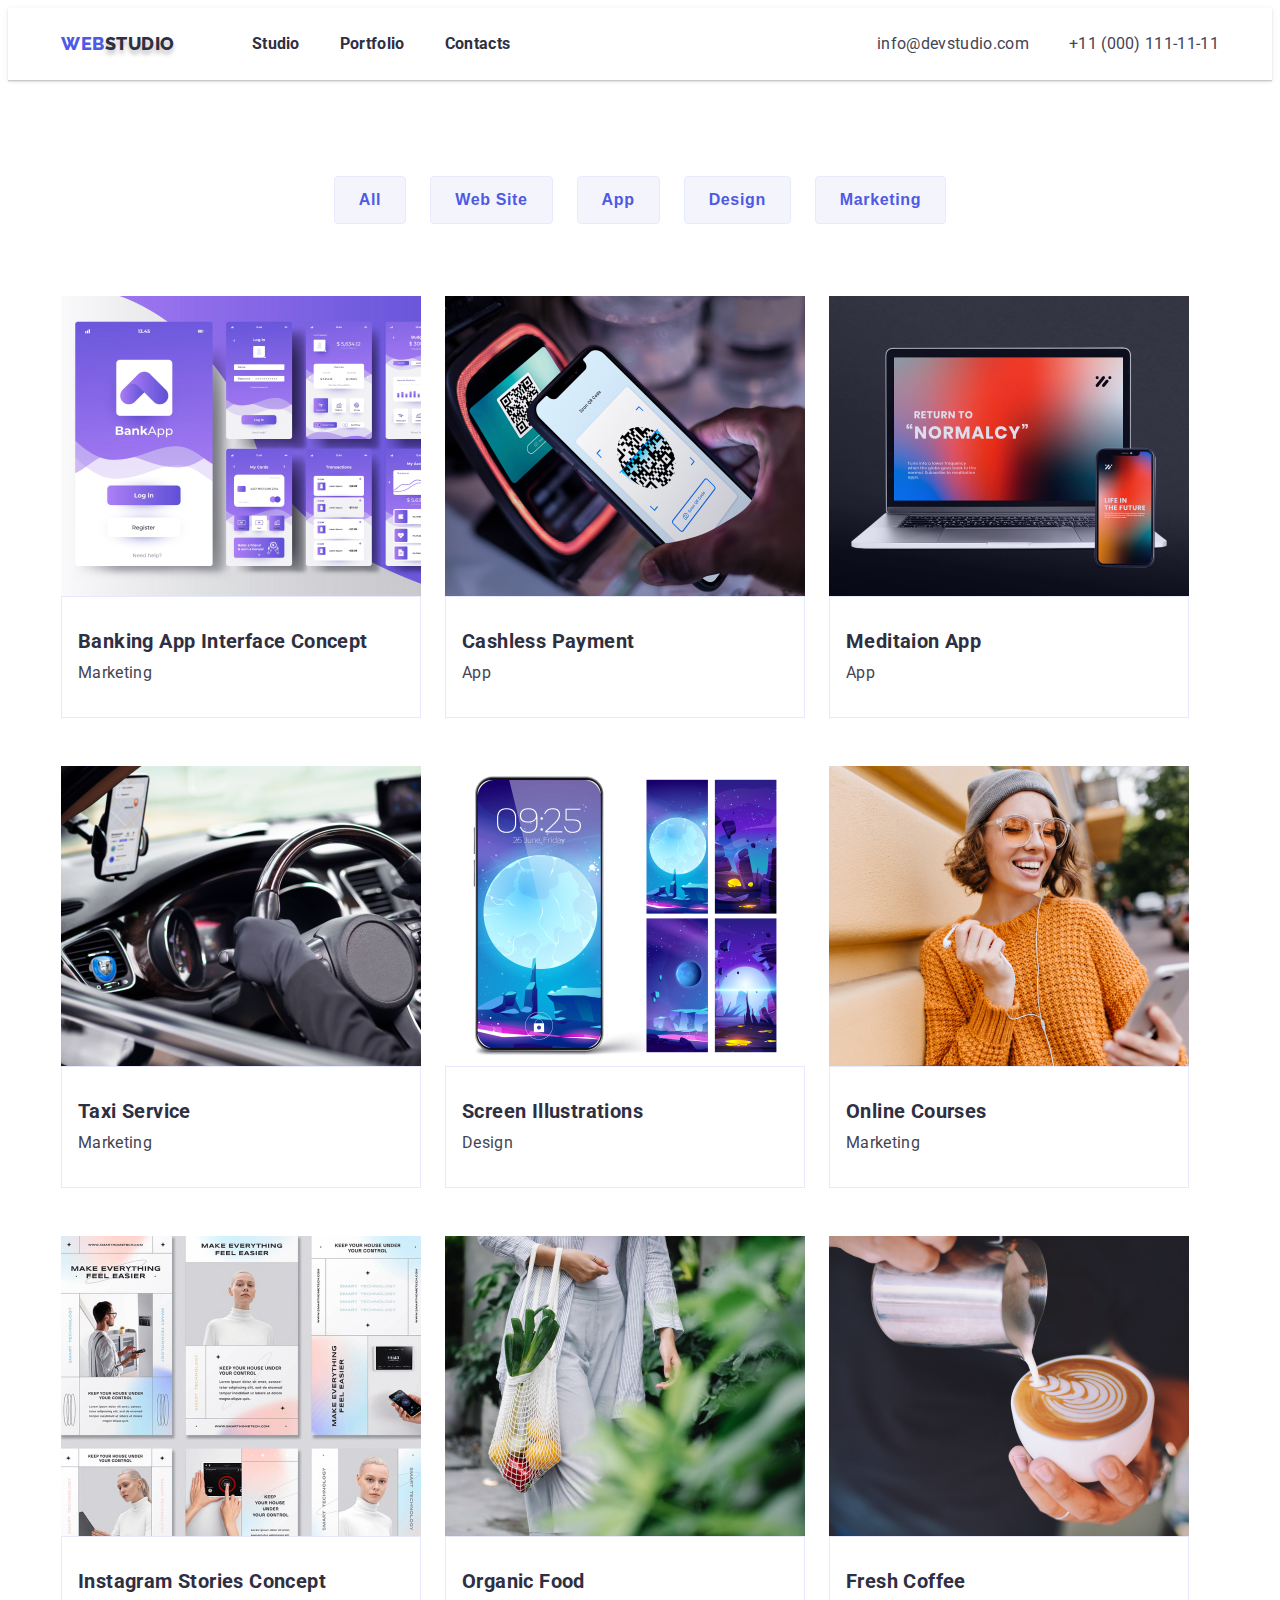
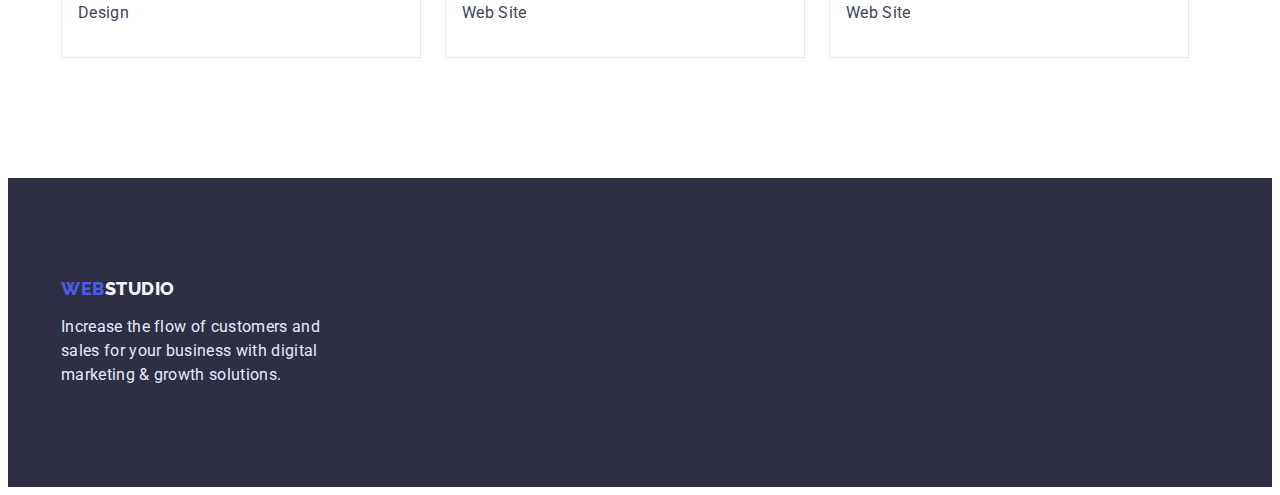
==== portfolio.html @ 39d44038 "Скопійовано попередню верстку" ====
<!DOCTYPE html>
<html lang="en">
<head>
    <meta charset="UTF-8">
    <meta http-equiv="X-UA-Compatible" content="IE=edge">
    <meta name="viewport" content="width=device-width, initial-scale=1.0">
    <title>Document</title>
    <link rel="stylesheet" href="https://cdnjs.cloudflare.com/ajax/libs/modern-normalize/1.1.0/modern-normalize.min.css" integrity="sha512-wpPYUAdjBVSE4KJnH1VR1HeZfpl1ub8YT/NKx4PuQ5NmX2tKuGu6U/JRp5y+Y8XG2tV+wKQpNHVUX03MfMFn9Q==" crossorigin="anonymous" referrerpolicy="no-referrer" />
    <link rel="stylesheet" href="./css/styles.css">
    <link rel="preconnect" href="https://fonts.googleapis.com">
    <link rel="preconnect" href="https://fonts.gstatic.com" crossorigin>
    <link href="https://fonts.googleapis.com/css2?family=Raleway:wght@800&family=Roboto:wght@400;500;700&display=swap" 
        rel="stylesheet">
</head>
<body>
    <header class="header">
        <div class="container header-row">
            <nav class="header-navigation">
                <div>
                    <a class="header-logo link" href="index.html">WEB<span class="header-logo-part">STUDIO</span></a>
                </div>
                <ul class="header-list list">
                    <li class="header-item"> <a class="header-link link" href="">Studio</a></li>
                    <li class="header-item"> <a class="header-link link" href="./portfolio.html">Portfolio</a></li>
                    <li class="header-item"> <a class="header-link link" href="">Contacts</a></li>
                </ul>
            </nav>
            <address>
                <ul class="list address-list">
                    <li class="address-item"> <a class="header-contacts link" href="mailto:info@devstudio.com">info@devstudio.com</a></li>
                    <li> <a class="header-contacts link" href="tel:+11(000)111-11-11">+11 (000) 111-11-11</a></li>
                </ul>
            </address>
        </div>
    </header>

    <main>
        <section class="portfolio">
            <div class="container">
                <h1 class="visually-hidden">Projects filter</h1>
                <ul class="list btn-list">
                    <li><button class="portfolio-btn" type="button">All</button></li>
                    <li><button class="portfolio-btn" type="button">Web Site</button></li>
                    <li><button class="portfolio-btn" type="button">App</button></li>
                    <li><button class="portfolio-btn" type="button">Design</button></li>
                    <li><button class="portfolio-btn marketing-btn" type="button">Marketing</button></li>
                </ul>
                <h2 class="visually-hidden">Our projects</h2>
                <ul class="list works-list">
                    <li class="works-item">
                        <a class="link" href="">
                            <img src="./img/Portfolio/banking.jpg" alt="Banking App Interface Concept" 
                            width="360"
                            height="300">
                            <div class="works-border">
                                <h3 class="works-title">Banking App Interface Concept</h3>
                                <p class="works-text">Marketing</p>
                            </div>
                        </a>
                    </li>
                    <li class="works-item">
                        <a class="link" href="">
                            <img src="./img/Portfolio/cashless.jpg" alt="Cashless Payment App"
                            width="360"
                            height="300">
                            <div class="works-border">
                                <h3 class="works-title">Cashless Payment</h3>
                                <p class="works-text">App</p>
                            </div>
                        </a>
                    </li>
                    <li class="works-item">
                        <a class="link" href="">
                            <img src="./img/Portfolio/meditation.jpg" alt="Meditaion App" 
                            width="360"
                            height="300">
                            <div class="works-border">
                                <h3 class="works-title">Meditaion App</h3>
                                <p class="works-text">App</p>
                            </div>
                        </a>
                    </li>
                    <li class="works-item">
                        <a class="link" href="">
                            <img src="./img/Portfolio/taxi.jpg" alt="Taxi Service" 
                            width="360"
                            height="300">
                            <div class="works-border">
                                <h3 class="works-title">Taxi Service</h3>
                                <p class="works-text">Marketing</p>
                            </div>
                        </a>
                    </li>
                    <li class="works-item">
                        <a class="link" href="">
                            <img src="./img/Portfolio/illustrations.jpg" alt="Screen Illustrations Design" 
                            width="360"
                            height="300">
                            <div class="works-border">
                                <h3 class="works-title">Screen Illustrations</h3>
                                <p class="works-text">Design</p>
                            </div>
                        </a>
                    </li>
                    <li class="works-item">
                        <a class="link" href="">
                            <img src="./img/Portfolio/courses.jpg" alt="Online Courses" 
                            width="360"
                            height="300">
                            <div class="works-border">
                                <h3 class="works-title">Online Courses</h3>
                                <p class="works-text">Marketing</p>
                            </div>
                        </a>
                    </li>
                    <li class="works-item">
                        <a class="link" href="">
                            <img src="./img/Portfolio/stories.jpg" alt="Design of Instagram Stories Concept" 
                            width="360"
                            height="300">
                            <div class="works-border">
                                <h3 class="works-title">Instagram Stories Concept</h3>
                                <p class="works-text">Design</p>
                            </div>
                        </a>
                    </li>
                    <li class="works-item">
                        <a class="link" href="">
                            <img src="./img/Portfolio/organic.jpg" alt="Organic Food" 
                            width="360"
                            height="300">
                            <div class="works-border">
                                <h3 class="works-title">Organic Food</h3>
                                <p class="works-text">Web Site</p>
                            </div>
                        </a>
                    </li>
                    <li class="works-item">
                        <a class="link" href="">
                            <img src="./img/Portfolio/coffee.jpg" alt="Fresh Coffee" 
                            width="360"
                            height="300">
                            <div class="works-border">
                                <h3 class="works-title">Fresh Coffee</h3>
                                <p class="works-text">Web Site</p> 
                            </div>
                        </a>
                    </li>
                </ul>
            </div>
        </section>
    </main>

    <footer class="footer">
        <div class="container">
            <div>
                <a class="footer-logo-part link" href="index.html">WEB<span class="footer-logo">STUDIO</span></a>
            </div>
            <p class="footer-text">
                Increase the flow of customers and <br> 
                sales for your business with digital <br> 
                marketing & growth solutions.
            </p>
        </div>
    </footer>
</body>
</html>
---- css/styles.css ----
p,
h1,
h2,
h3,
h4,
h5,
h6 {
    margin: 0;
}

ul, ol {
    margin: 0;
    padding-left: 0;
}

img {
    display: block;
}

body {
    font-family: 'Roboto', 'sans-serif';
}


.visually-hidden {
    position: absolute;
    width: 1px;
    height: 1px;
    margin: -1px;
    border: 0;
    padding: 0;
  
    white-space: nowrap;
    clip-path: inset(100%);
    clip: rect(0 0 0 0);
    overflow: hidden;
}

.container {
    width: 1158px;
    padding-left: 15px;
    padding-right: 15px;
    margin: 0 auto;
}

/*---------HEADER----------*/

.header-contacts {
    font-size: 16px;
    line-height: 1.50;
    letter-spacing: 0.02em;
    color: #434455;
}

.header-navigation {
    display: flex;
    margin-right: auto;
}

.header {
    background: #FFFFFF;
    box-shadow: 0px 2px 1px rgba(46, 47, 66, 0.08), 
                0px 1px 1px rgba(46, 47, 66, 0.16), 
                0px 1px 6px rgba(46, 47, 66, 0.08);
    padding-top: 24px;
    padding-bottom: 24px;
}

.header-logo{
    font-family: 'Raleway';
    font-weight: 800;
    font-size: 18px;
    line-height: 1.33;
    display: flex;
    align-items: center;
    letter-spacing: 0.03em;
    text-transform: uppercase;
    color: #4D5AE5;
    margin-right: 77px;
}

.header-logo-part {
    font-family: 'Raleway';
    font-weight: 800;
    font-size: 18px;
    line-height: 1.33;
    display: flex;
    align-items: center;
    letter-spacing: 0.03em;
    text-transform: uppercase;
    color: #2E2F42;
    text-shadow: 0px 4px 4px rgba(0, 0, 0, 0.25);
}

.header-list {
    display: flex;
    gap: 40px;
}

.header-row {
    display: flex;
}

.header-item {
    font-weight: 700;
    font-size: 16px;
    line-height: 1.50;
    letter-spacing: 0.02em;
    color: #2E2F42;
}

.header-link {
    font-weight: 700;
    font-size: 16px;
    line-height: 1.50;
    letter-spacing: 0.02em;
    color: #2E2F42;
}

.header-title {
    font-size: 56px;
    line-height: 1.07;
    text-align: center;
    letter-spacing: 0.02em;
    color: #FFFFFF;
    margin-bottom: 48px;
}

.address-list {
    display: flex;
    gap: 40px;
}

.address-item {

}

/*---------MAIN----------*/

.main {
    background: #2E2F42;
    padding-top: 192px;
    padding-bottom: 192px;
}

.main-btn {
    display: flex;
    flex-direction: row;
    align-items: flex-start;
    padding: 16px 32px;
    gap: 10px;
    font-family: inherit;
    font-weight: 600;
    font-size: 16px;
    line-height: 1.18;
    align-items: center;
    letter-spacing: 0.04em;
    color: #FFFFFF;
    cursor: pointer;
    background: #4D5AE5;
    box-shadow: 0px 4px 4px rgba(0, 0, 0, 0.15);
    border-radius: 4px;
    margin: 0 auto;
}

.list {
    list-style: none;
}

.link {
    text-decoration: none;
    font-style: normal;
}


/*---------MIDDLE----------*/

.advantages {
    padding-top: 120px;
    padding-bottom: 120px;
    background: #FFFFFF;
    justify-content: center;
}

.doing {
    padding-bottom: 120px;
    background: #FFFFFF;
}

.doing-title {
    font-size: 36px;
    line-height: 1.11;
    text-align: center;
    letter-spacing: 0.02em;
    text-transform: capitalize;
    color: #2E2F42;
    margin-bottom: 72px;
}


.doing-list {
    display: flex;
    justify-content: center;
    gap: 24px;
}

.middle-list {
    font-size: 16px;
    line-height: 1.50;
    letter-spacing: 0.02em;
    color: #434455;
    display: flex;
    justify-content: center;
    gap: 24px;
}

.middle-title {
    font-size: 20px;
    line-height: 1.20;
    letter-spacing: 0.02em;
    color: #2E2F42;
    margin-bottom: 8px;
}


/*---------TEAM----------*/

.team {
    background: #F4F4FD;
    padding-top: 120px;
    padding-bottom: 120px;

}

.team-title {
    font-size: 36px;
    line-height: 1.11;
    text-align: center;
    letter-spacing: 0.02em;
    text-transform: capitalize;
    color: #2E2F42;
    margin-bottom: 72px;
}

.team-list {
    font-size: 16px;
    line-height: 1.50;
    text-align: center;
    letter-spacing: 0.02em;
    color: #434455;
    display: flex;
    justify-content: center;
    column-gap: 24px;
}

.team-name {
    font-size: 20px;
    line-height: 1.20;
    text-align: center;
    letter-spacing: 0.02em;
    color: #2E2F42;
    margin-top: 32px;
    margin-bottom: 8px;
}

.team-item {
    display: flex;
    flex-direction: column;
    justify-content: center;
    align-items: center;
    padding: 0px 0px 32px;
    background: #FFFFFF;
    box-shadow: 0px 1px 6px rgba(46, 47, 66, 0.08), 0px 1px 1px rgba(46, 47, 66, 0.16), 0px 2px 1px rgba(46, 47, 66, 0.08);
    border-radius: 0px 0px 4px 4px;
}

.team-text {
    font-size: 16px;
    line-height: 1.50;
    text-align: center;
    letter-spacing: 0.02em;
    color: #434455;
}

/*---------FOOTER----------*/

.footer {
    background: #2E2F42;
    padding-top: 100px;
    padding-bottom: 100px;
}

.footer-text {
    font-size: 16px;
    line-height: 1.50;
    letter-spacing: 0.02em;
    color: #E7E9FC;
    margin-top: 16px;
}

.footer-logo {
    font-family: 'Raleway';
    font-weight: 800;
    font-size: 18px;
    line-height: 1.17;
    display: flex;
    align-items: center;
    letter-spacing: 0.03em;
    text-transform: uppercase;
    color: #F4F4FD;
    flex: none;
    order: 1;
    flex-grow: 0;
}

.footer-logo-part {
    font-family: 'Raleway';
    font-weight: 800;
    font-size: 18px;
    line-height: 1.17;
    display: flex;
    align-items: center;
    letter-spacing: 0.03em;
    text-transform: uppercase;
    color: #4D5AE5;
}

/*---------PORTFOLIO----------*/

.portfolio {
    padding-top: 96px;
    padding-bottom: 120px;
}

.btn-list {
    display: flex;
    justify-content: center;
    gap: 24px;
    margin-bottom: 72px;
}


.portfolio-btn {
    cursor: pointer;
    background: #F4F4FD;
    font-weight: 700;
    font-size: 16px;
    line-height: 1.50;
    display: flex;
    align-items: center;
    text-align: center;
    letter-spacing: 0.04em;
    color: #4D5AE5;
    height: 48px;
    border: 1px solid #E7E9FC;
    border-radius: 4px;
    padding-right: 24px;
    padding-left: 24px;
    padding-top: 12px;
    padding-bottom: 12px;
}


.portfolio-btn:hover {
    background: #4D5AE5;
    box-shadow: 0px 3px 1px rgba(0, 0, 0, 0.1), 0px 2px 1px rgba(0, 0, 0, 0.08), 0px 2px 2px rgba(0, 0, 0, 0.12);
    border-radius: 4px;
    color: #FFFFFF;
}

.works-title {
    font-size: 20px;
    line-height: 1.20;
    letter-spacing: 0.02em;
    color: #2E2F42;
    margin-bottom: 8px;
}

.works-text {
    font-size: 16px;
    line-height: 1.50;
    letter-spacing: 0.02em;
    color: #434455;
}

.works-list {
    font-size: 16px;
    line-height: 1.50;
    letter-spacing: 0.02em;
    color: #434455;
    display: flex;
    column-gap: 24px;
    flex-wrap: wrap;
    row-gap: 48px;
}

.works-item {
    width: 360px;
    left: 540px;
    top: 1224px;
}

.works-bg {
    color: #FFFFFF;
}

.works-border {
    background: #FFFFFF;
    border: 1px solid #E7E9FC;
    padding-top: 32px;
    padding-bottom: 32px;
    padding-left: 16px;
}
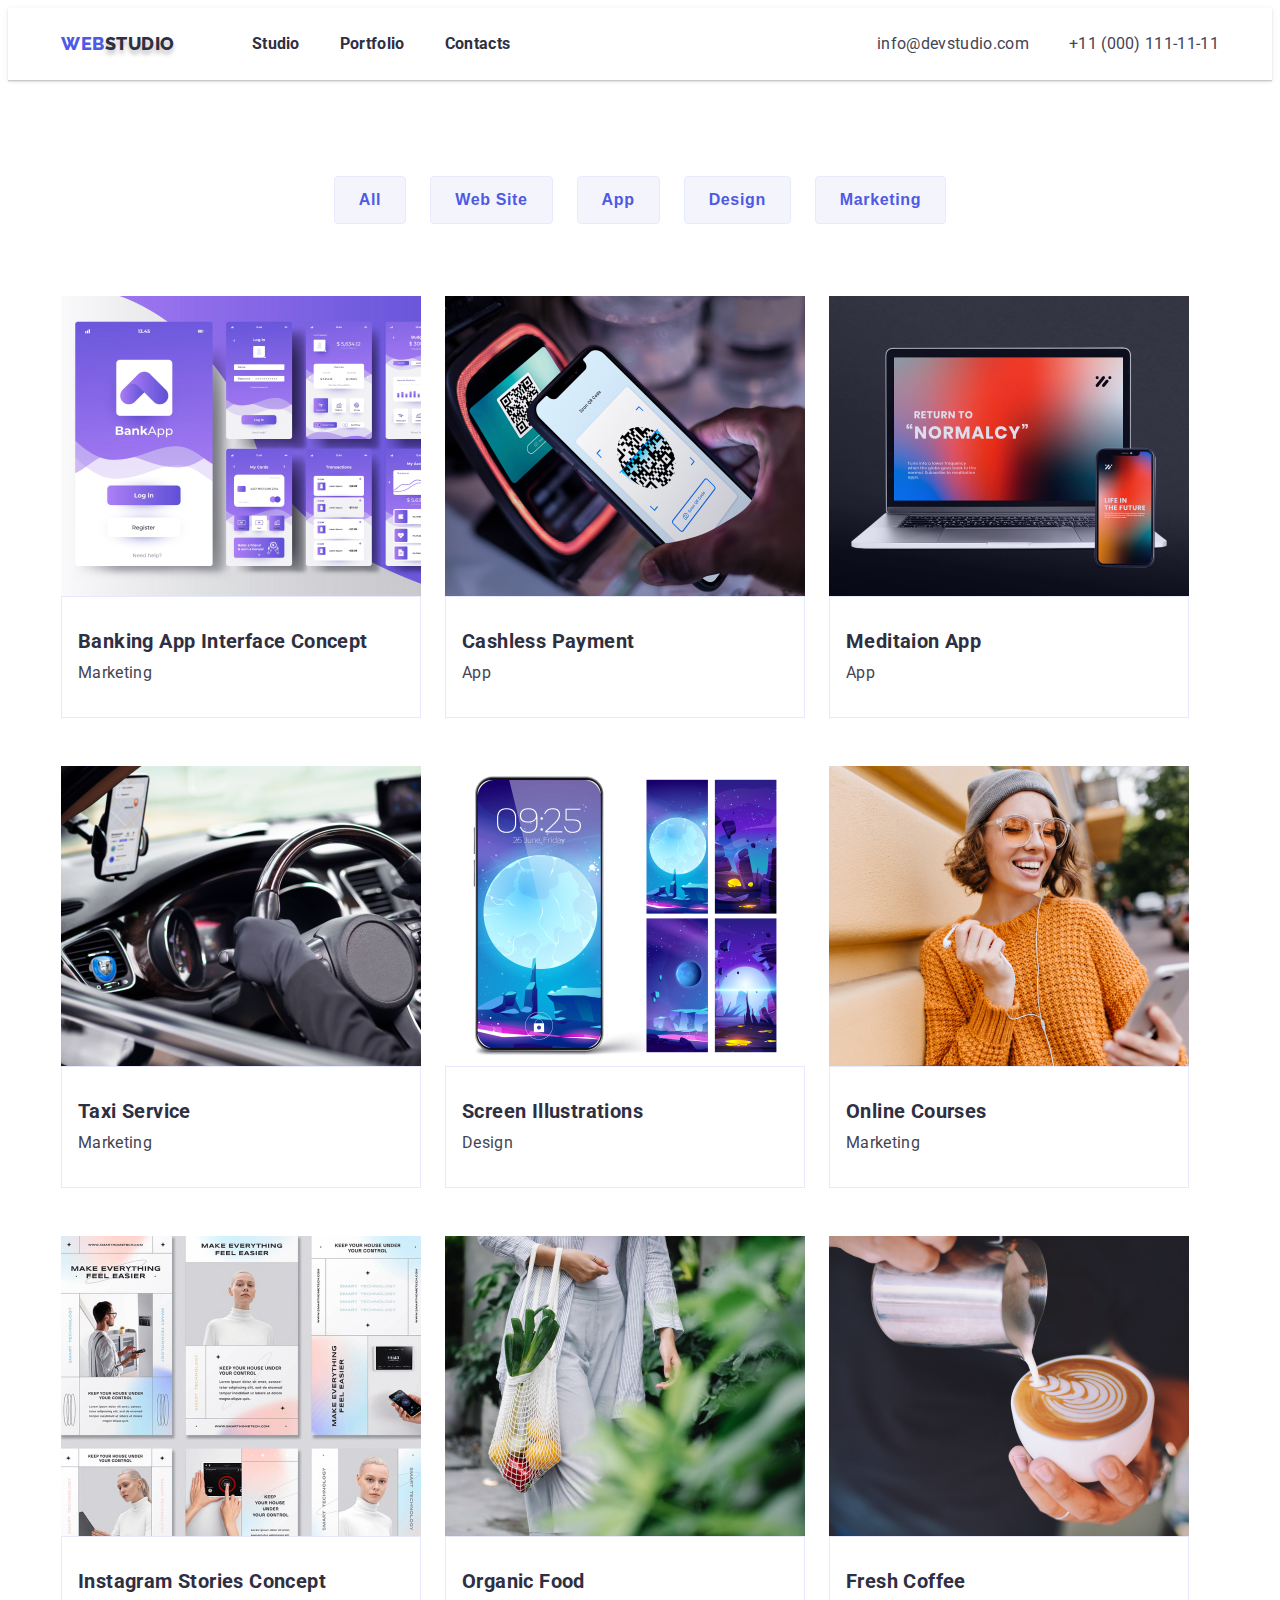
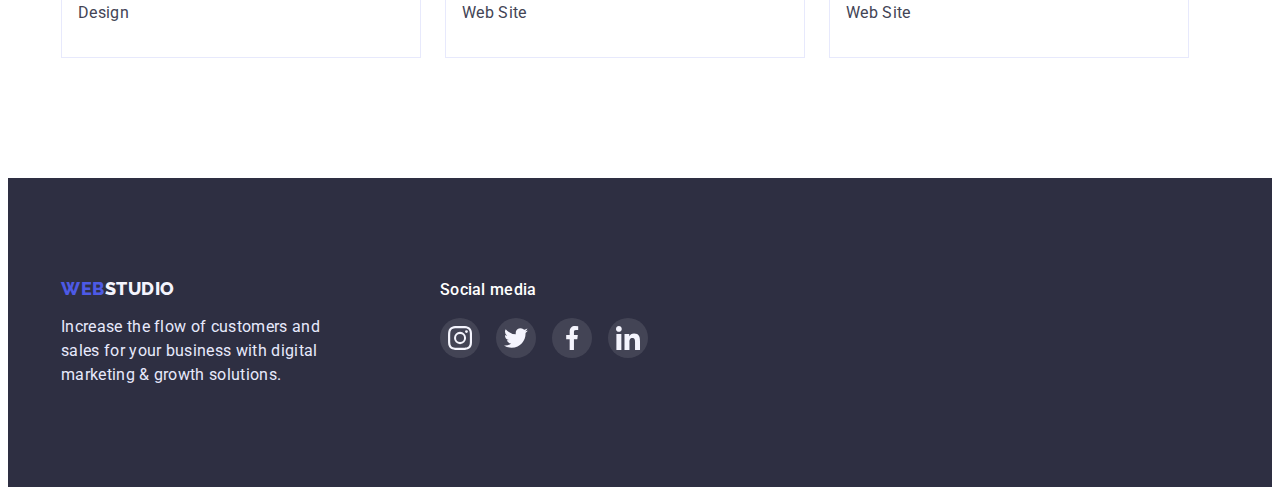
==== commit bab27fe6: "скопійовано футер" ====
--- a/portfolio.html
+++ b/portfolio.html
@@ -152,15 +152,48 @@
     </main>
 
     <footer class="footer">
-        <div class="container">
-            <div>
+        <div class="container footer-list">
+            <section class="">
                 <a class="footer-logo-part link" href="index.html">WEB<span class="footer-logo">STUDIO</span></a>
-            </div>
-            <p class="footer-text">
-                Increase the flow of customers and <br> 
-                sales for your business with digital <br> 
-                marketing & growth solutions.
-            </p>
+                <p class="footer-text">
+                    Increase the flow of customers and <br> 
+                    sales for your business with digital <br> 
+                    marketing & growth solutions.
+                </p>
+            </section>
+            <section class="footer-soc">
+                <h2 class="footer-soc-title">Social media</h2>
+                <ul class="list footer-soc-list">
+                    <li class="footer-soc-item">
+                        <a href="" class="footer-soc-link">
+                            <svg class="footer-soc-icon" width="24" height="24">
+                                <use href="./img/icons.svg#icon-instagram-2-1"></use>
+                            </svg>
+                        </a>
+                    </li>
+                    <li class="footer-soc-item">
+                        <a href="" class="footer-soc-link">
+                            <svg class="footer-soc-icon" width="24" height="24">
+                                <use href="./img/icons.svg#icon-twitter-1-1"></use>
+                            </svg>
+                        </a>
+                    </li>
+                    <li class="footer-soc-item">
+                        <a href="" class="footer-soc-link">
+                            <svg class="footer-soc-icon" width="24" height="24">
+                                <use href="./img/icons.svg#icon-facebook-1-1"></use>
+                            </svg>
+                        </a>
+                    </li>
+                    <li class="footer-soc-item">
+                        <a href="" class="footer-soc-link">
+                            <svg class="footer-soc-icon" width="24" height="24">
+                                <use href="./img/icons.svg#icon-linkedin-1-1"></use>
+                            </svg>
+                        </a>
+                    </li>
+                </ul>
+            </section>
         </div>
     </footer>
 </body>
--- a/css/styles.css
+++ b/css/styles.css
@@ -29,7 +29,6 @@
     margin: -1px;
     border: 0;
     padding: 0;
-  
     white-space: nowrap;
     clip-path: inset(100%);
     clip: rect(0 0 0 0);
@@ -138,10 +137,23 @@
 /*---------MAIN----------*/
 
 .main {
-    background: #2E2F42;
+    background-color: rgba(46, 47, 66, 0.7);
     padding-top: 192px;
     padding-bottom: 192px;
-}
+    background-image: 
+        linear-gradient(
+            rgba(46, 47, 66, 0.7), rgba(46, 47, 66, 0.7)
+            ), 
+            url(../img/people-office.jpg);
+    max-width: 1440px;
+    max-height: 600px;
+    margin: auto;
+    background-repeat: no-repeat;
+    background-position: center;
+    background-size: cover;
+}
+
+
 
 .main-btn {
     display: flex;
@@ -182,6 +194,17 @@
     justify-content: center;
 }
 
+.advantages-link {
+    background: #F4F4FD;
+    border-radius: 4px;
+    width: 264px;
+    height: 112px;
+    display: flex;
+    justify-content: center;
+    align-items: center;
+    margin-bottom: 8px;
+}
+
 .doing {
     padding-bottom: 120px;
     background: #FFFFFF;
@@ -282,12 +305,78 @@
     color: #434455;
 }
 
+.team-soc-list {
+    display: flex;
+    justify-content: center;
+    margin-top: 8px;
+    gap: 24px;
+}
+
+.team-soc-item {
+    width: 40px;
+    height: 40px;
+}
+
+.team-soc-icon {
+    fill: #F4F4FD;
+}
+
+.team-soc-link {
+    width: 100%;
+    height: 100%;
+    background-color: #4D5AE5;
+    border-radius: 50%;
+    display: flex;
+    align-items: center;
+    justify-content: center;
+}
+
+/*---------CUSTOMERS----------*/
+
+.customers-title {
+    font-size: 36px;
+    line-height: 1.11;
+    text-align: center;
+    letter-spacing: 0.02em;
+    text-transform: capitalize;
+    color: #2E2F42;
+    margin-top: 130px;
+    margin-bottom: 72px;
+}
+
+.customers-list {
+    display: flex;
+    justify-content: center;
+    margin-bottom: 120px;
+    gap: 24px;
+}
+
+.customers-item {
+    border: 1px solid #8E8F99;
+    border-radius: 4px;
+    width: 168px;
+    height: 88px;
+
+}
+
+.customers-link {
+    width: 100%;
+    height: 100%;
+    display: flex;
+    justify-content: center;
+    align-items: center;
+}
+
 /*---------FOOTER----------*/
 
 .footer {
     background: #2E2F42;
     padding-top: 100px;
     padding-bottom: 100px;
+}
+
+.footer-list {
+    display: flex;
 }
 
 .footer-text {
@@ -324,6 +413,46 @@
     text-transform: uppercase;
     color: #4D5AE5;
 }
+
+.footer-soc-title {
+    font-weight: 500;
+    font-size: 16px;
+    line-height: 1.50;
+    letter-spacing: 0.02em;
+    color: #FFFFFF;
+}
+
+.footer-soc {
+    margin-left: 120px;
+}
+
+.footer-soc-list {
+    display: flex;
+    justify-content: center;
+    align-items: center;
+    gap: 16px;
+    margin-top: 16px;
+}
+
+.footer-soc-item {
+    width: 40px;
+    height: 40px;
+}
+
+.footer-soc-link {
+    width: 100%;
+    height: 100%;
+    background-color: rgba(255, 255, 255, 0.1);
+    border-radius: 50%;
+    display: flex;
+    align-items: center;
+    justify-content: center;
+}
+
+.footer-soc-icon {
+    fill: #FFFFFF;
+}
+
 
 /*---------PORTFOLIO----------*/
 
@@ -400,6 +529,12 @@
     top: 1224px;
 }
 
+.works-item:hover {
+    box-shadow: 0px 1px 6px rgba(46, 47, 66, 0.08), 
+                0px 1px 1px rgba(46, 47, 66, 0.16), 
+                0px 2px 1px rgba(46, 47, 66, 0.08);
+}
+
 .works-bg {
     color: #FFFFFF;
 }
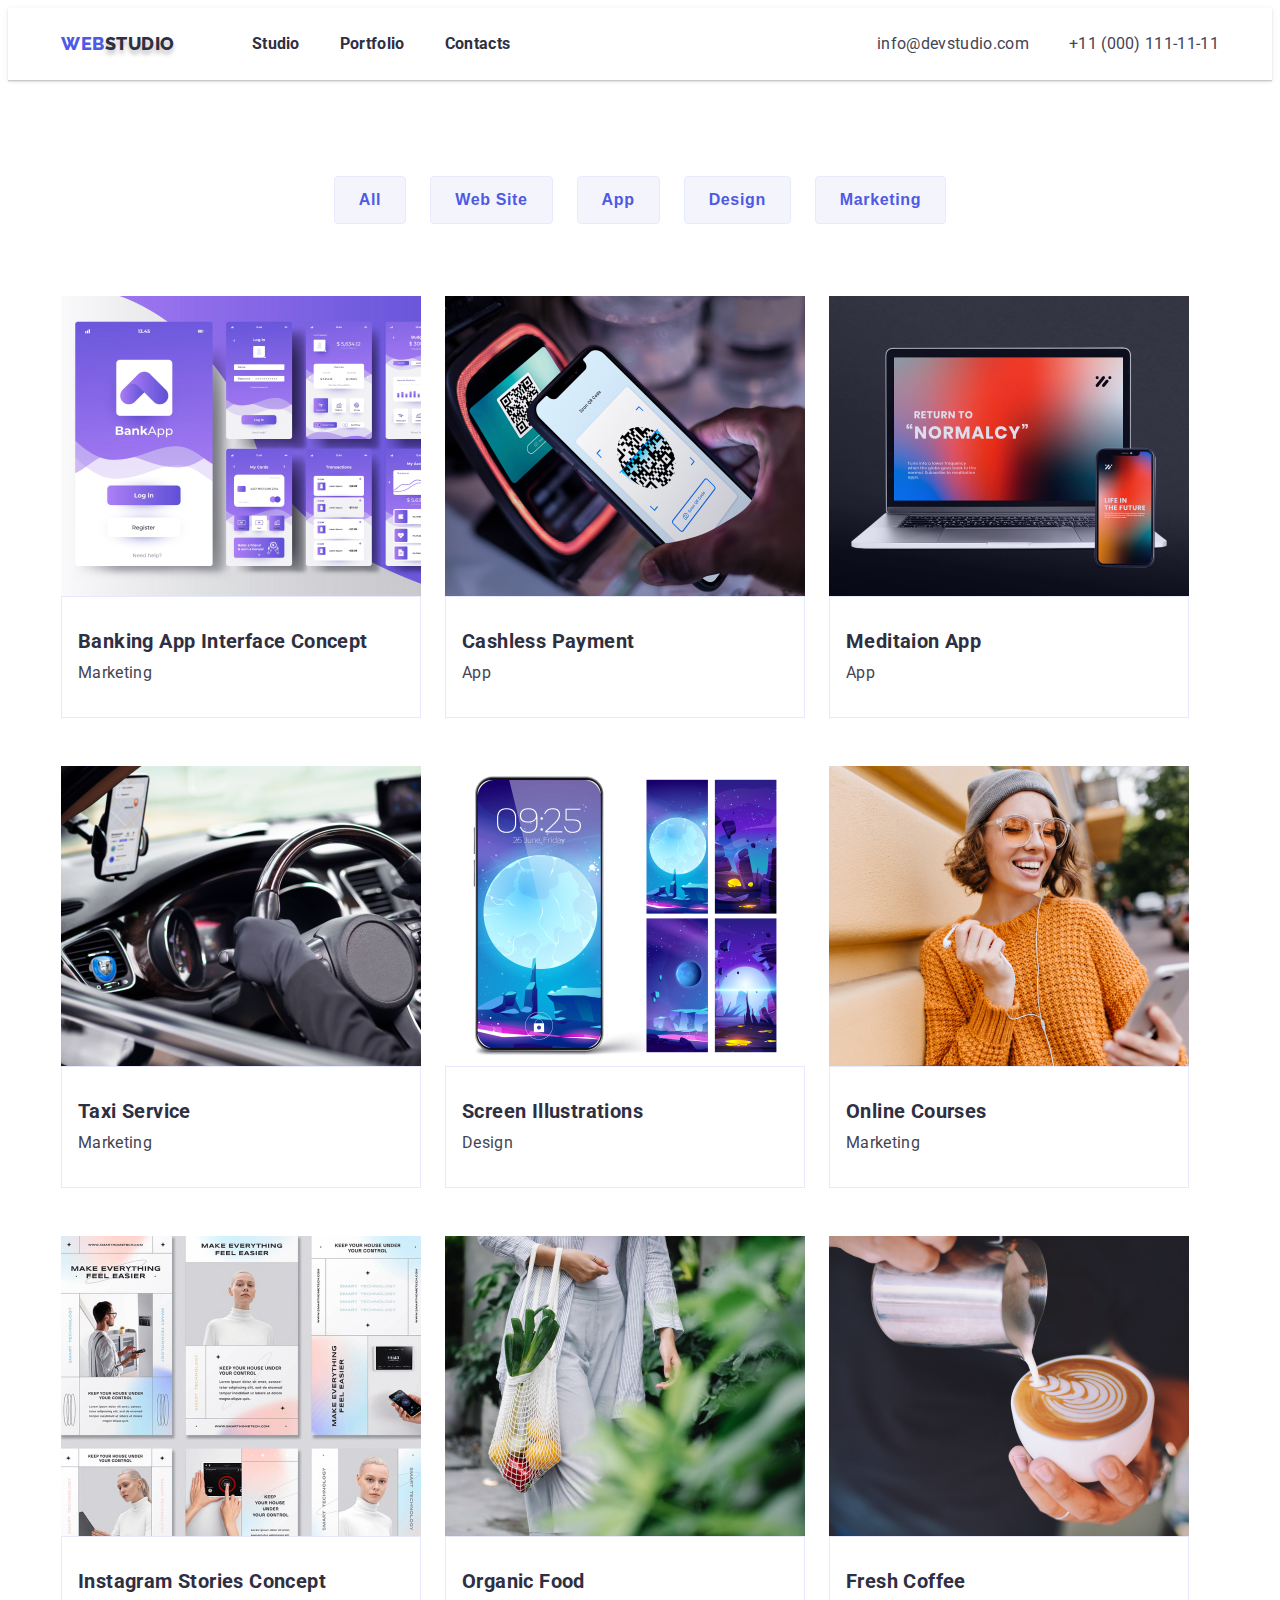
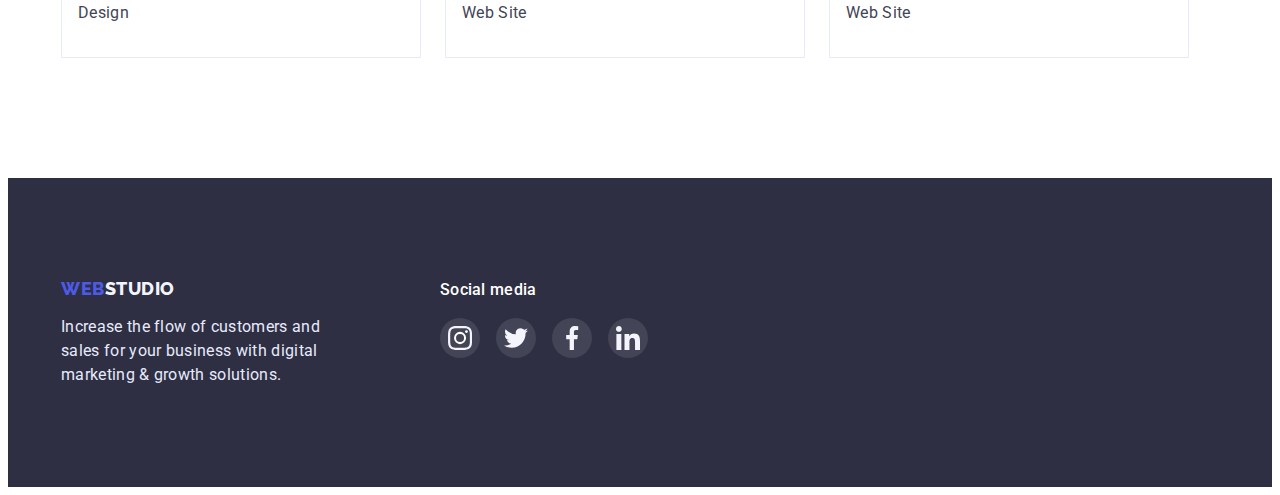
==== commit 0843465c: "зроблені ховери і фокуси згідно 4 дз" ====
--- a/portfolio.html
+++ b/portfolio.html
@@ -20,7 +20,7 @@
                     <a class="header-logo link" href="index.html">WEB<span class="header-logo-part">STUDIO</span></a>
                 </div>
                 <ul class="header-list list">
-                    <li class="header-item"> <a class="header-link link" href="">Studio</a></li>
+                    <li class="header-item"> <a class="header-link link" href="./index.html">Studio</a></li>
                     <li class="header-item"> <a class="header-link link" href="./portfolio.html">Portfolio</a></li>
                     <li class="header-item"> <a class="header-link link" href="">Contacts</a></li>
                 </ul>
--- a/css/styles.css
+++ b/css/styles.css
@@ -175,6 +175,10 @@
     margin: 0 auto;
 }
 
+.main-btn:hover {
+    background: #404BBF;
+}
+
 .list {
     list-style: none;
 }
@@ -331,6 +335,11 @@
     justify-content: center;
 }
 
+.team-soc-link:hover,
+.team-soc-link:focus {
+    background-color: #404BBF;
+}
+
 /*---------CUSTOMERS----------*/
 
 .customers-title {
@@ -356,7 +365,7 @@
     border-radius: 4px;
     width: 168px;
     height: 88px;
-
+    fill: #8E8F99;
 }
 
 .customers-link {
@@ -365,6 +374,27 @@
     display: flex;
     justify-content: center;
     align-items: center;
+}
+
+.customers-icon {
+    fill: #8E8F99;
+}
+
+.customers-item:hover,
+.customers-item:focus {
+    border-color: #404BBF;
+}
+
+.customers-item:hover .customers-icon {
+    fill: #404BBF;
+}
+
+.customers-item:focus {
+    border-color: #404BBF;
+}
+
+.customers-item:focus .customers-icon {
+    fill: #404BBF;
 }
 
 /*---------FOOTER----------*/
@@ -447,6 +477,14 @@
     display: flex;
     align-items: center;
     justify-content: center;
+}
+
+.footer-soc-link:hover {
+    background-color: #31D0AA;
+}
+
+.footer-soc-link:focus {
+    background-color: #31D0AA;
 }
 
 .footer-soc-icon {
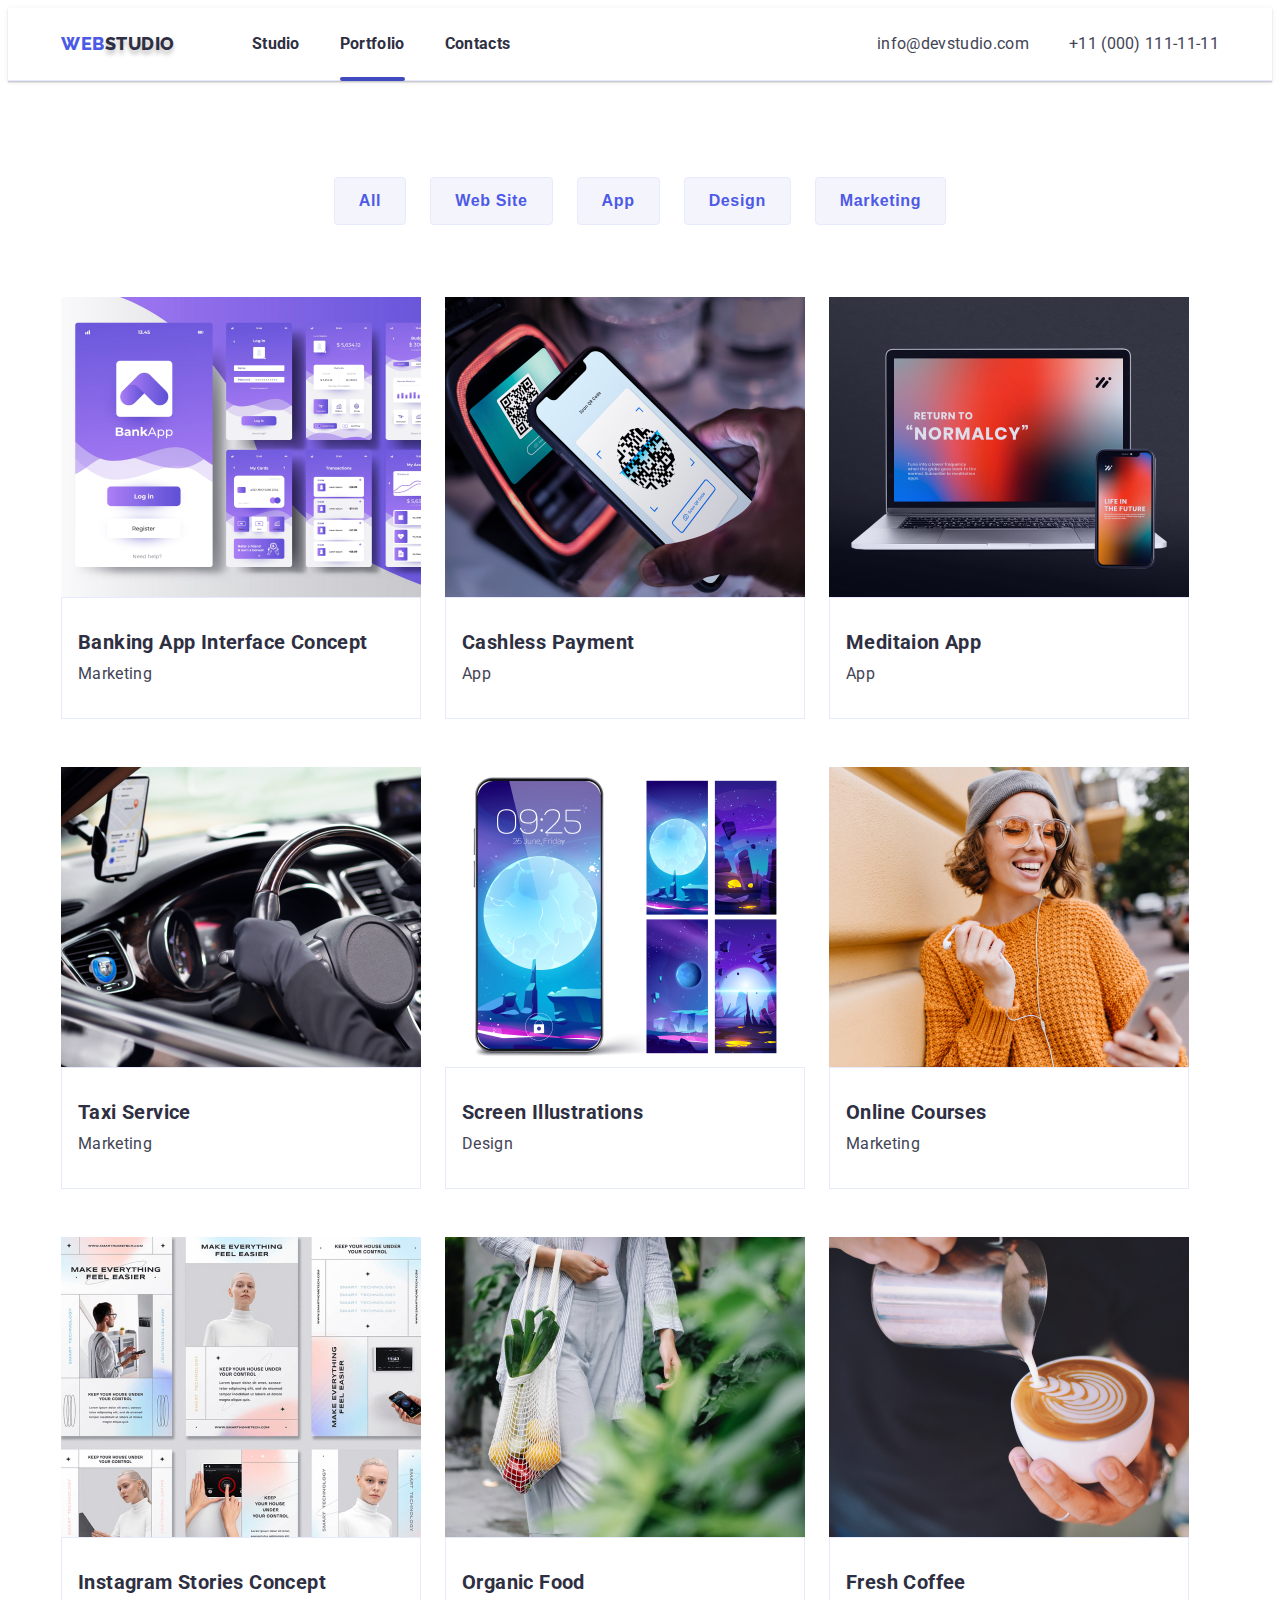
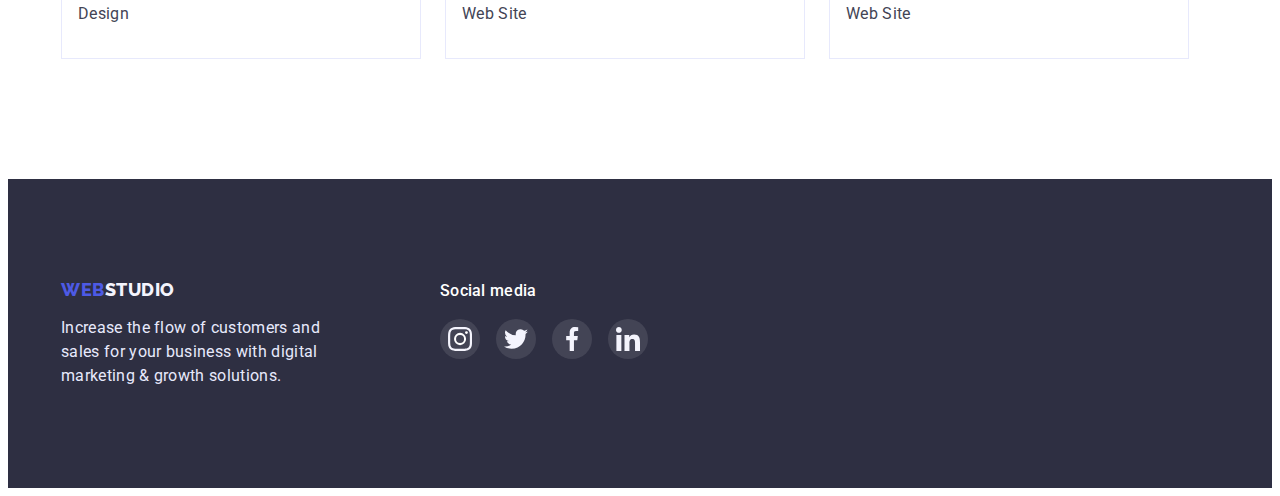
==== commit e431dfd7: "додано підкреслення поточного знаходження" ====
--- a/portfolio.html
+++ b/portfolio.html
@@ -21,7 +21,7 @@
                 </div>
                 <ul class="header-list list">
                     <li class="header-item"> <a class="header-link link" href="./index.html">Studio</a></li>
-                    <li class="header-item"> <a class="header-link link" href="./portfolio.html">Portfolio</a></li>
+                    <li class="header-item"> <a class="header-link link current" href="./portfolio.html">Portfolio</a></li>
                     <li class="header-item"> <a class="header-link link" href="">Contacts</a></li>
                 </ul>
             </nav>
--- a/css/styles.css
+++ b/css/styles.css
@@ -63,6 +63,7 @@
                 0px 1px 6px rgba(46, 47, 66, 0.08);
     padding-top: 24px;
     padding-bottom: 24px;
+    border-bottom: 1px solid #E7E9FC;
 }
 
 .header-logo{
@@ -114,6 +115,20 @@
     line-height: 1.50;
     letter-spacing: 0.02em;
     color: #2E2F42;
+    position: relative;
+    transition: color 250ms cubic-bezier(0.4, 0, 0.2, 1);
+}
+
+.header-link.current::after {
+    content: '';
+    position: absolute;
+    color: #404BBF;
+    width: 100%;
+    height: 4px;
+    border-radius: 2px;
+    bottom: -28px;
+    left: 0;
+    background-color: #404BBF;
 }
 
 .header-title {
@@ -385,17 +400,11 @@
     border-color: #404BBF;
 }
 
-.customers-item:hover .customers-icon {
+.customers-item:hover .customers-icon,
+.customers-link:focus .customers-icon {
     fill: #404BBF;
 }
 
-.customers-item:focus {
-    border-color: #404BBF;
-}
-
-.customers-item:focus .customers-icon {
-    fill: #404BBF;
-}
 
 /*---------FOOTER----------*/
 
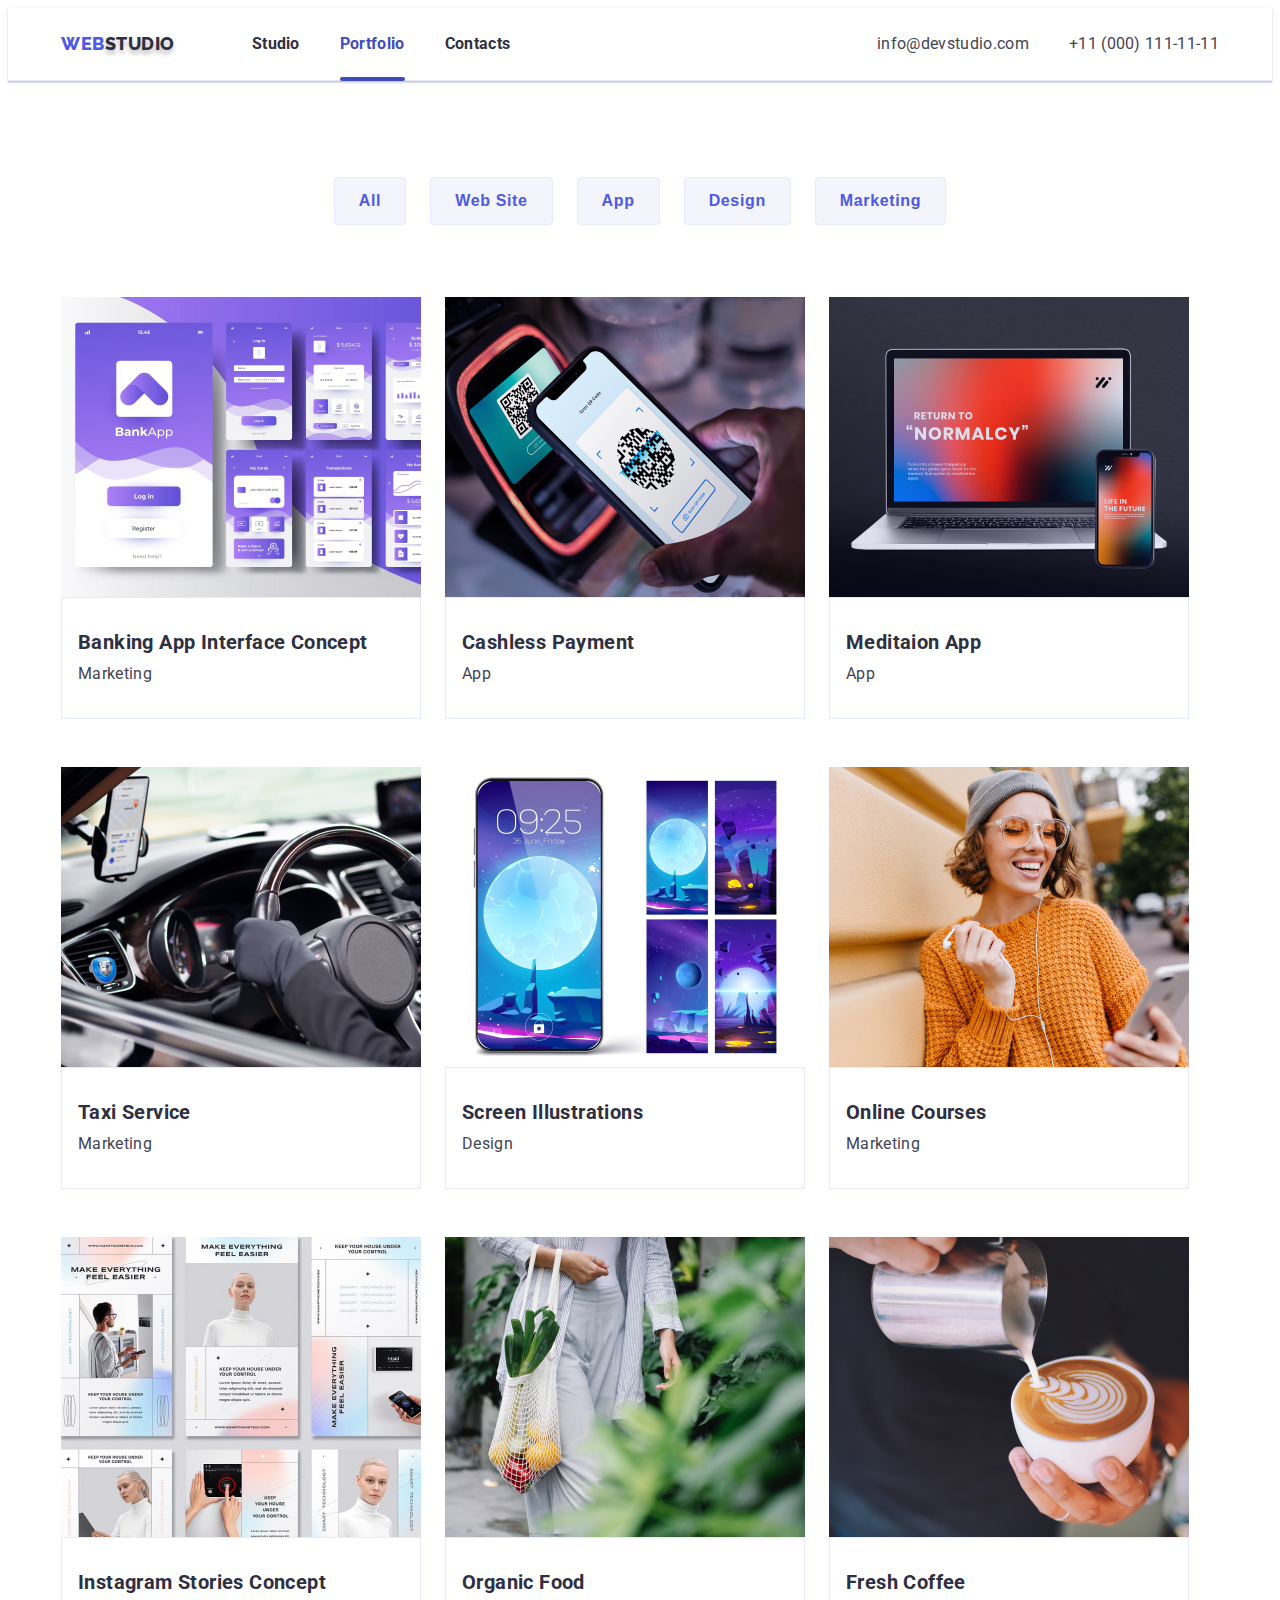
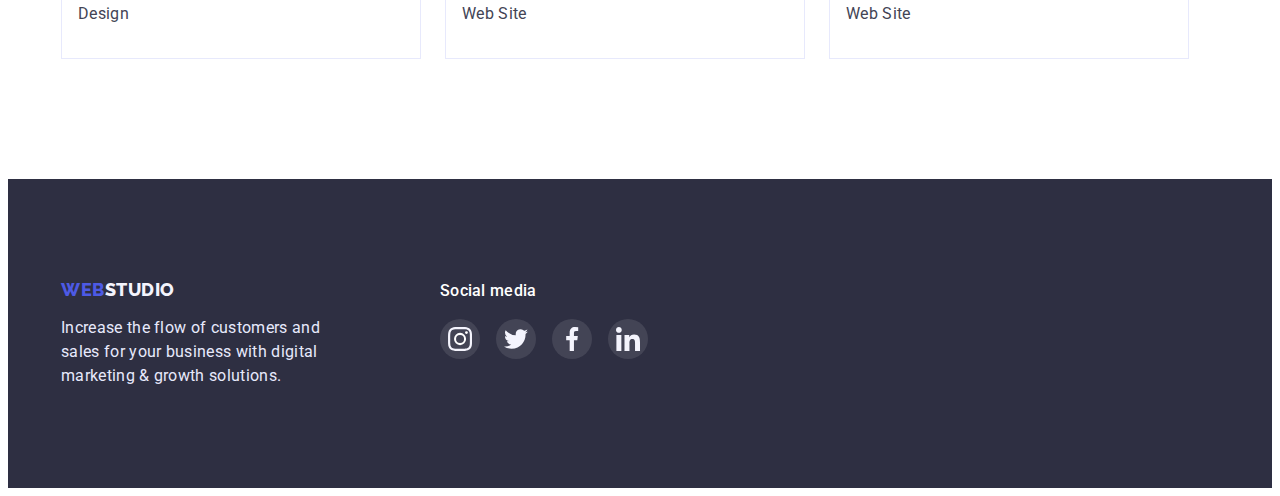
==== commit 00728e00: "створено ховер в портфоліо та почато бекдроп" ====
--- a/portfolio.html
+++ b/portfolio.html
@@ -27,7 +27,7 @@
             </nav>
             <address>
                 <ul class="list address-list">
-                    <li class="address-item"> <a class="header-contacts link" href="mailto:info@devstudio.com">info@devstudio.com</a></li>
+                    <li> <a class="header-contacts link address-item" href="mailto:info@devstudio.com">info@devstudio.com</a></li>
                     <li> <a class="header-contacts link" href="tel:+11(000)111-11-11">+11 (000) 111-11-11</a></li>
                 </ul>
             </address>
@@ -49,9 +49,14 @@
                 <ul class="list works-list">
                     <li class="works-item">
                         <a class="link" href="">
-                            <img src="./img/Portfolio/banking.jpg" alt="Banking App Interface Concept" 
-                            width="360"
-                            height="300">
+                            <div class="portfolio-wrap">
+                                <img src="./img/Portfolio/banking.jpg" alt="Banking App Interface Concept" 
+                                width="360"
+                                height="300">
+                                <p class="text-portfolio">
+                                    14 Stylish and User-Friendly App Design Concepts · Task Manager App · Calorie Tracker App · Exotic Fruit Ecommerce App · Cloud Storage App
+                                </p>
+                            </div>
                             <div class="works-border">
                                 <h3 class="works-title">Banking App Interface Concept</h3>
                                 <p class="works-text">Marketing</p>
@@ -60,9 +65,14 @@
                     </li>
                     <li class="works-item">
                         <a class="link" href="">
-                            <img src="./img/Portfolio/cashless.jpg" alt="Cashless Payment App"
-                            width="360"
-                            height="300">
+                            <div class="portfolio-wrap">
+                                <img src="./img/Portfolio/cashless.jpg" alt="Cashless Payment App"
+                                width="360"
+                                height="300">
+                                <p class="text-portfolio">
+
+                                </p>
+                            </div>
                             <div class="works-border">
                                 <h3 class="works-title">Cashless Payment</h3>
                                 <p class="works-text">App</p>
@@ -71,9 +81,14 @@
                     </li>
                     <li class="works-item">
                         <a class="link" href="">
-                            <img src="./img/Portfolio/meditation.jpg" alt="Meditaion App" 
-                            width="360"
-                            height="300">
+                            <div class="portfolio-wrap">
+                                <img src="./img/Portfolio/meditation.jpg" alt="Meditaion App" 
+                                width="360"
+                                height="300">
+                                <p class="text-portfolio">
+
+                                </p>
+                            </div>
                             <div class="works-border">
                                 <h3 class="works-title">Meditaion App</h3>
                                 <p class="works-text">App</p>
@@ -82,9 +97,14 @@
                     </li>
                     <li class="works-item">
                         <a class="link" href="">
-                            <img src="./img/Portfolio/taxi.jpg" alt="Taxi Service" 
-                            width="360"
-                            height="300">
+                            <div class="portfolio-wrap">
+                                <img src="./img/Portfolio/taxi.jpg" alt="Taxi Service" 
+                                width="360"
+                                height="300">
+                                <p class="text-portfolio">
+
+                                </p>
+                            </div>
                             <div class="works-border">
                                 <h3 class="works-title">Taxi Service</h3>
                                 <p class="works-text">Marketing</p>
@@ -93,9 +113,14 @@
                     </li>
                     <li class="works-item">
                         <a class="link" href="">
-                            <img src="./img/Portfolio/illustrations.jpg" alt="Screen Illustrations Design" 
-                            width="360"
-                            height="300">
+                            <div class="portfolio-wrap">
+                                <img src="./img/Portfolio/illustrations.jpg" alt="Screen Illustrations Design" 
+                                width="360"
+                                height="300">
+                                <p class="text-portfolio">
+
+                                </p>
+                            </div>
                             <div class="works-border">
                                 <h3 class="works-title">Screen Illustrations</h3>
                                 <p class="works-text">Design</p>
@@ -104,9 +129,14 @@
                     </li>
                     <li class="works-item">
                         <a class="link" href="">
-                            <img src="./img/Portfolio/courses.jpg" alt="Online Courses" 
-                            width="360"
-                            height="300">
+                            <div class="portfolio-wrap">
+                                <img src="./img/Portfolio/courses.jpg" alt="Online Courses" 
+                                width="360"
+                                height="300">
+                                <p class="text-portfolio">
+
+                                </p>
+                            </div>
                             <div class="works-border">
                                 <h3 class="works-title">Online Courses</h3>
                                 <p class="works-text">Marketing</p>
@@ -115,9 +145,14 @@
                     </li>
                     <li class="works-item">
                         <a class="link" href="">
-                            <img src="./img/Portfolio/stories.jpg" alt="Design of Instagram Stories Concept" 
-                            width="360"
-                            height="300">
+                            <div class="portfolio-wrap">
+                                <img src="./img/Portfolio/stories.jpg" alt="Design of Instagram Stories Concept" 
+                                width="360"
+                                height="300">
+                                <p class="text-portfolio">
+
+                                </p>
+                            </div>
                             <div class="works-border">
                                 <h3 class="works-title">Instagram Stories Concept</h3>
                                 <p class="works-text">Design</p>
@@ -126,9 +161,14 @@
                     </li>
                     <li class="works-item">
                         <a class="link" href="">
-                            <img src="./img/Portfolio/organic.jpg" alt="Organic Food" 
-                            width="360"
-                            height="300">
+                            <div class="portfolio-wrap">
+                                <img src="./img/Portfolio/organic.jpg" alt="Organic Food" 
+                                width="360"
+                                height="300">
+                                <p class="text-portfolio">
+
+                                </p>
+                            </div>
                             <div class="works-border">
                                 <h3 class="works-title">Organic Food</h3>
                                 <p class="works-text">Web Site</p>
@@ -136,10 +176,15 @@
                         </a>
                     </li>
                     <li class="works-item">
-                        <a class="link" href="">
+                        <div class="portfolio-wrap">
                             <img src="./img/Portfolio/coffee.jpg" alt="Fresh Coffee" 
                             width="360"
                             height="300">
+                            <p class="text-portfolio">
+
+                            </p>
+                        </div>
+                        <a class="link" href="">
                             <div class="works-border">
                                 <h3 class="works-title">Fresh Coffee</h3>
                                 <p class="works-text">Web Site</p> 
--- a/css/styles.css
+++ b/css/styles.css
@@ -42,6 +42,12 @@
     margin: 0 auto;
 }
 
+.is-hidden {
+    opacity: 0;
+    visibility: hidden;
+    pointer-events: none;
+}
+
 /*---------HEADER----------*/
 
 .header-contacts {
@@ -116,19 +122,26 @@
     letter-spacing: 0.02em;
     color: #2E2F42;
     position: relative;
-    transition: color 250ms cubic-bezier(0.4, 0, 0.2, 1);
+    transition: background-color 250ms cubic-bezier(0.4, 0, 0.2, 1);
 }
 
 .header-link.current::after {
     content: '';
     position: absolute;
-    color: #404BBF;
     width: 100%;
     height: 4px;
     border-radius: 2px;
-    bottom: -28px;
+    bottom: -27.5px;
     left: 0;
     background-color: #404BBF;
+}
+
+.header-link.current {
+    color: #404BBF;
+}
+
+.header-link:hover, :focus {
+    color: #404BBF;
 }
 
 .header-title {
@@ -146,7 +159,11 @@
 }
 
 .address-item {
-
+    transition: color 250ms cubic-bezier(0.4, 0, 0.2, 1);
+}
+
+.address-item:hover {
+    color: #404BBF;
 }
 
 /*---------MAIN----------*/
@@ -188,10 +205,11 @@
     box-shadow: 0px 4px 4px rgba(0, 0, 0, 0.15);
     border-radius: 4px;
     margin: 0 auto;
+    transition: background-color 250ms cubic-bezier(0.4, 0, 0.2, 1);
 }
 
 .main-btn:hover {
-    background: #404BBF;
+    background-color: #404BBF;
 }
 
 .list {
@@ -348,6 +366,7 @@
     display: flex;
     align-items: center;
     justify-content: center;
+    transition: background-color 250ms cubic-bezier(0.4, 0, 0.2, 1);
 }
 
 .team-soc-link:hover,
@@ -381,6 +400,7 @@
     width: 168px;
     height: 88px;
     fill: #8E8F99;
+    transition: border-color 250ms cubic-bezier(0.4, 0, 0.2, 1);
 }
 
 .customers-link {
@@ -389,10 +409,12 @@
     display: flex;
     justify-content: center;
     align-items: center;
+    transition: fill 250ms cubic-bezier(0.4, 0, 0.2, 1);
 }
 
 .customers-icon {
     fill: #8E8F99;
+    transition: fill 250ms cubic-bezier(0.4, 0, 0.2, 1);
 }
 
 .customers-item:hover,
@@ -486,6 +508,7 @@
     display: flex;
     align-items: center;
     justify-content: center;
+    transition: background-color 250ms cubic-bezier(0.4, 0, 0.2, 1);
 }
 
 .footer-soc-link:hover {
@@ -534,10 +557,13 @@
     padding-left: 24px;
     padding-top: 12px;
     padding-bottom: 12px;
-}
-
-
-.portfolio-btn:hover {
+    transition: color 250ms cubic-bezier(0.4, 0, 0.2, 1), 
+                background-color 250ms cubic-bezier(0.4, 0, 0.2, 1), 
+                box-shadow 250ms cubic-bezier(0.4, 0, 0.2, 1);
+}
+
+
+.portfolio-btn:hover, :focus {
     background: #4D5AE5;
     box-shadow: 0px 3px 1px rgba(0, 0, 0, 0.1), 0px 2px 1px rgba(0, 0, 0, 0.08), 0px 2px 2px rgba(0, 0, 0, 0.12);
     border-radius: 4px;
@@ -574,12 +600,41 @@
     width: 360px;
     left: 540px;
     top: 1224px;
-}
-
-.works-item:hover {
+    transition: box-shadow 250ms cubic-bezier(0.4, 0, 0.2, 1);
+}
+
+.works-item:hover, :focus {
     box-shadow: 0px 1px 6px rgba(46, 47, 66, 0.08), 
                 0px 1px 1px rgba(46, 47, 66, 0.16), 
                 0px 2px 1px rgba(46, 47, 66, 0.08);
+}
+
+.works-item:hover .text-portfolio {
+    transform: translateY(0%);
+}
+
+.portfolio-wrap {
+    position: relative;
+    overflow: hidden;
+}
+
+.text-portfolio {
+    padding-left: 32px;
+    padding-right: 32px;
+    padding-top: 40px;
+    position: absolute;
+    top: 0;
+    width: 100%;
+    height: 100%;
+    background-color: #4D5AE5;
+    font-family: 'Roboto';
+    font-size: 16px;
+    line-height: 1.50;
+    letter-spacing: 0.02em;
+    color: #F4F4FD;
+    transform: translateY(100%);
+    transition: transform 250ms cubic-bezier(0.4, 0, 0.2, 1);
+    overflow: auto;
 }
 
 .works-bg {
@@ -594,3 +649,37 @@
     padding-left: 16px;
 }
 
+
+/*---------BACKDROP----------*/
+
+.backdrop {
+    position: fixed;
+    top: 0;
+    width: 100%;
+    height: 100%;
+    background-color: rgba(46, 47, 66, 0.4);
+
+}
+
+.modal {
+    position: absolute;
+    top: 50%;
+    left: 50%;
+    min-height: 576px;
+    width: 408px;
+    background-color: #FCFCFC;
+    box-shadow: 0px 1px 1px rgba(0, 0, 0, 0.14), 0px 1px 3px rgba(0, 0, 0, 0.12), 0px 2px 1px rgba(0, 0, 0, 0.2);
+    border-radius: 4px;
+    transform: translate(-50%, -50%);
+}
+
+.modal-close {
+    position: absolute;
+    width: 24px;
+    height: 24px;
+    top: 24px;
+    right: 24px;
+    background: #E7E9FC;
+    border: 1px solid rgba(0, 0, 0, 0.1);
+    border-radius: 50%;
+}